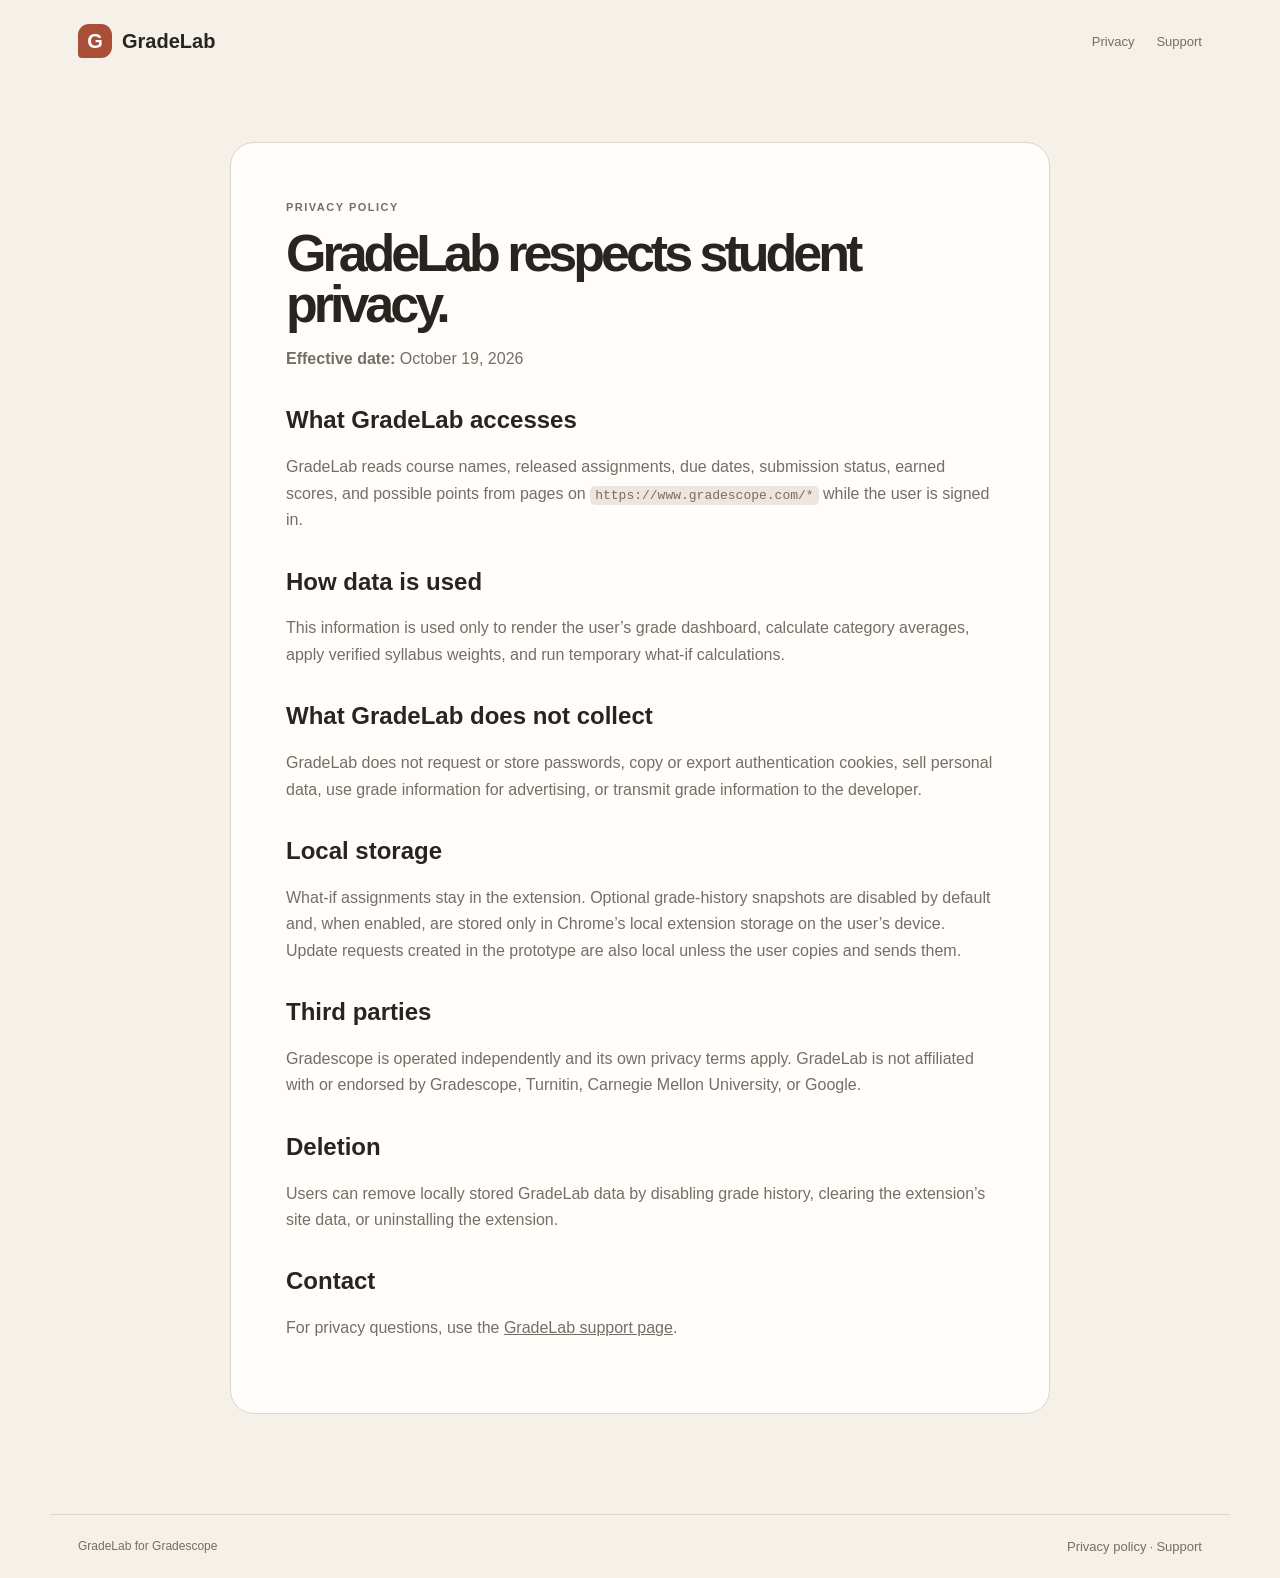
==== privacy.html @ e259536e "Publish GradeLab landing and privacy pages" ====
<!doctype html><html lang="en"><head><meta charset="utf-8"><meta name="viewport" content="width=device-width,initial-scale=1"><title>Privacy Policy · GradeLab</title><meta name="description" content="Privacy policy for GradeLab for Gradescope."><link rel="canonical" href="https://kimiyashar.github.io/gradelab/privacy.html"><link rel="stylesheet" href="styles.css"></head><body><header><a class="brand" href="./"><span>G</span>GradeLab</a><nav><a href="privacy.html">Privacy</a><a href="support.html">Support</a></nav></header><main class="document"><p class="eyebrow">PRIVACY POLICY</p><h1>GradeLab respects student privacy.</h1><p><strong>Effective date:</strong> October 19, 2026</p><h2>What GradeLab accesses</h2><p>GradeLab reads course names, released assignments, due dates, submission status, earned scores, and possible points from pages on <code>https://www.gradescope.com/*</code> while the user is signed in.</p><h2>How data is used</h2><p>This information is used only to render the user’s grade dashboard, calculate category averages, apply verified syllabus weights, and run temporary what-if calculations.</p><h2>What GradeLab does not collect</h2><p>GradeLab does not request or store passwords, copy or export authentication cookies, sell personal data, use grade information for advertising, or transmit grade information to the developer.</p><h2>Local storage</h2><p>What-if assignments stay in the extension. Optional grade-history snapshots are disabled by default and, when enabled, are stored only in Chrome’s local extension storage on the user’s device. Update requests created in the prototype are also local unless the user copies and sends them.</p><h2>Third parties</h2><p>Gradescope is operated independently and its own privacy terms apply. GradeLab is not affiliated with or endorsed by Gradescope, Turnitin, Carnegie Mellon University, or Google.</p><h2>Deletion</h2><p>Users can remove locally stored GradeLab data by disabling grade history, clearing the extension’s site data, or uninstalling the extension.</p><h2>Contact</h2><p>For privacy questions, use the <a href="support.html">GradeLab support page</a>.</p></main><footer><span>GradeLab for Gradescope</span><span><a href="privacy.html">Privacy policy</a> · <a href="support.html">Support</a></span></footer></body></html>
---- styles.css ----
:root{--cream:#f5f0e8;--paper:#fffdf9;--ink:#282521;--muted:#746e66;--line:#ded5c8;--rust:#a94e37;--dark:#2d2a26;font-family:-apple-system,BlinkMacSystemFont,"Segoe UI",sans-serif;color:var(--ink);background:var(--cream)}*{box-sizing:border-box}body{margin:0;min-height:100vh}a{color:inherit}header,footer{max-width:1180px;margin:auto;padding:24px 28px;display:flex;align-items:center;justify-content:space-between}.brand{display:flex;align-items:center;gap:10px;font-size:20px;font-weight:800;text-decoration:none}.brand span{display:grid;place-items:center;width:34px;height:34px;border-radius:11px 11px 11px 4px;background:var(--rust);color:white}nav{display:flex;gap:22px}nav a,footer a{color:var(--muted);font-size:13px;text-decoration:none}.hero{max-width:1040px;margin:75px auto;padding:76px;border:1px solid var(--line);border-radius:30px;background:var(--paper);box-shadow:0 25px 80px #57412617}.eyebrow{margin:0 0 12px;color:var(--rust);font-size:11px;font-weight:850;letter-spacing:1.5px}.hero h1,.document h1{margin:0;font-size:clamp(44px,7vw,80px);line-height:.98;letter-spacing:-4px}.lede{max-width:720px;margin:30px 0;color:var(--muted);font-size:21px;line-height:1.55}.cta{display:inline-block;padding:15px 23px;border-radius:12px;background:var(--rust);color:#fff;font-weight:800;text-decoration:none}.hero small{display:block;margin-top:14px;color:var(--muted)}.features{max-width:1040px;margin:0 auto 75px;display:grid;grid-template-columns:repeat(3,1fr);gap:16px}.features article{padding:28px;border:1px solid var(--line);border-radius:18px;background:var(--paper)}.features b{font-size:18px}.features p,.privacy-callout p,.document p,.document li{color:var(--muted);line-height:1.65}.privacy-callout{max-width:1040px;margin:0 auto 90px;padding:42px;display:grid;grid-template-columns:1fr 1fr;gap:50px;border-radius:22px;background:var(--dark);color:#fff}.privacy-callout h2{margin:0;font-size:31px;line-height:1.1}.privacy-callout p{margin:0;color:#cbc3b9}.document{max-width:820px;margin:60px auto 100px;padding:55px;border:1px solid var(--line);border-radius:24px;background:var(--paper)}.document h1{font-size:52px}.document h2{margin-top:34px}.document code{padding:2px 5px;border-radius:5px;background:#eee6dc}footer{border-top:1px solid var(--line);color:var(--muted);font-size:12px}@media(max-width:760px){.hero{margin:30px 16px;padding:38px 26px}.hero h1,.document h1{letter-spacing:-2px}.features{margin:0 16px 45px;grid-template-columns:1fr}.privacy-callout{margin:0 16px 50px;padding:30px;grid-template-columns:1fr}.document{margin:25px 16px;padding:30px}header,footer{padding:20px 18px}footer{gap:20px;align-items:flex-start}.hero h1{font-size:48px}}
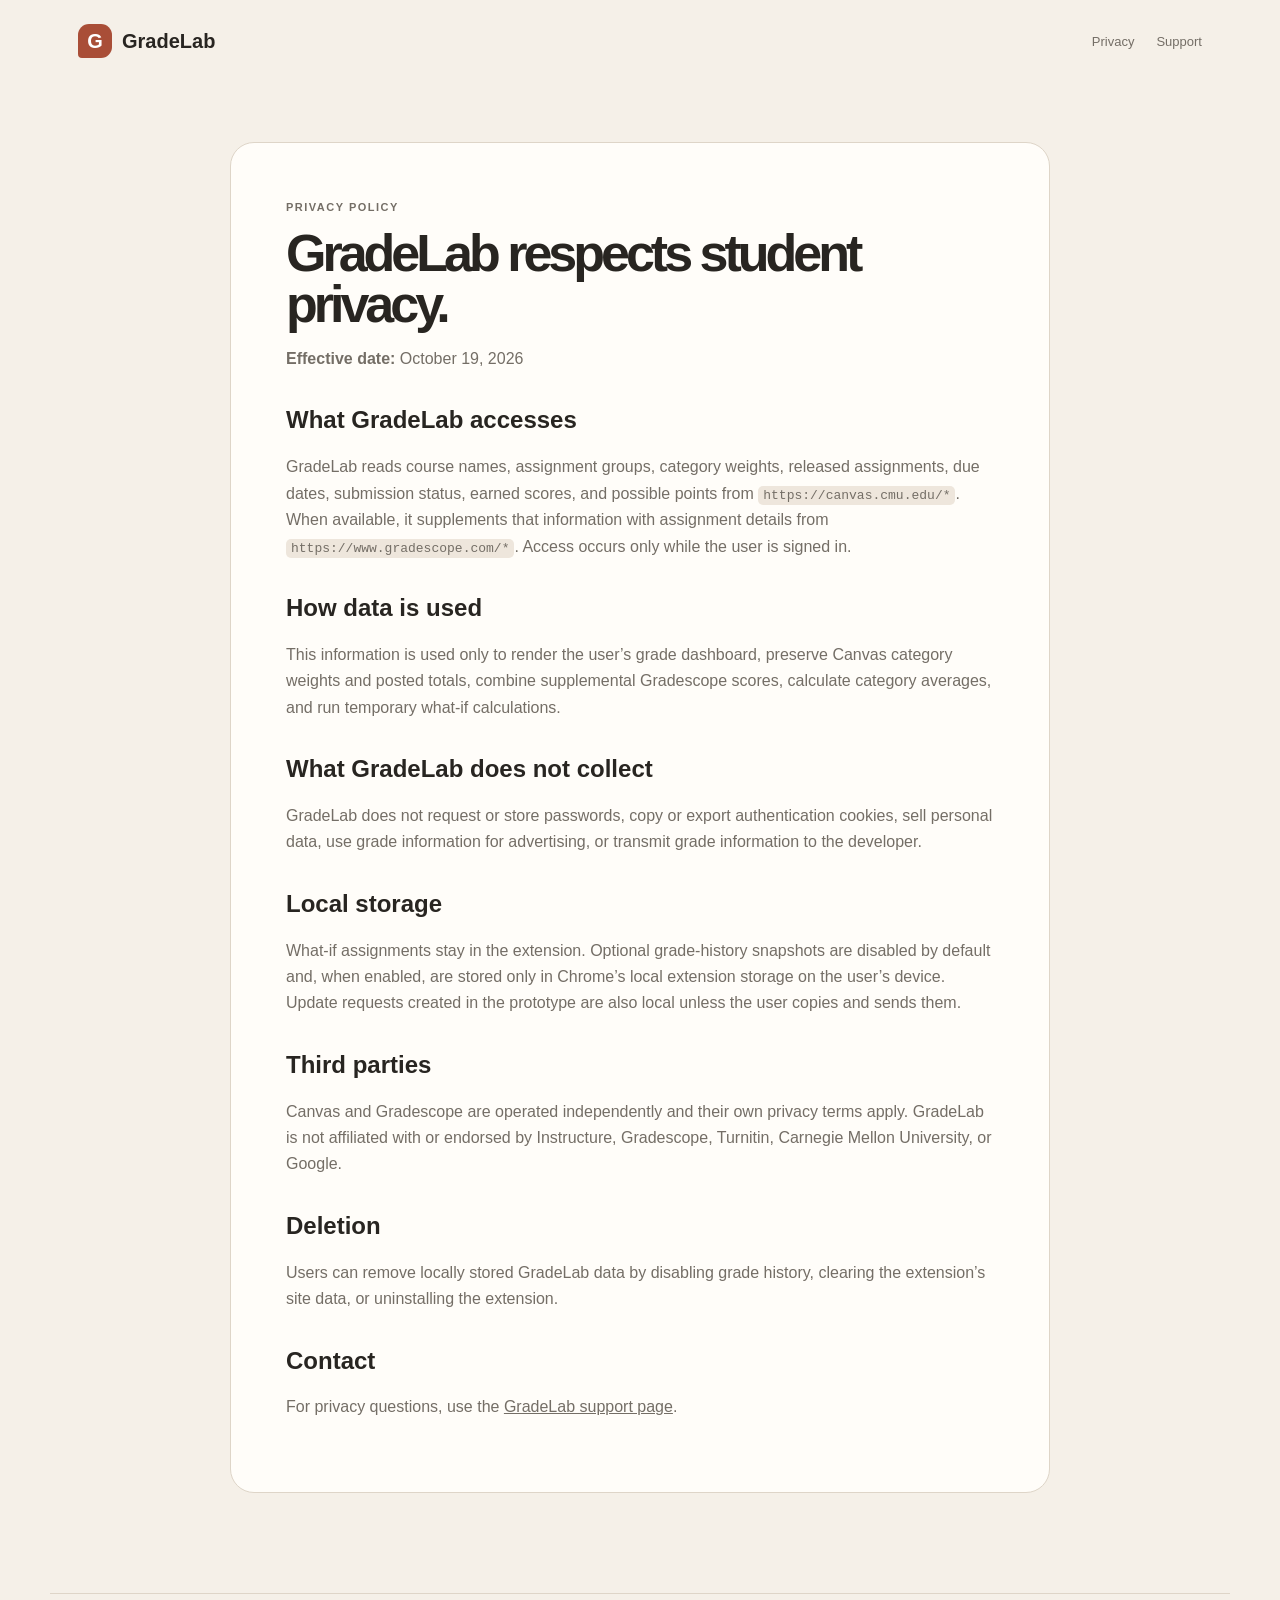
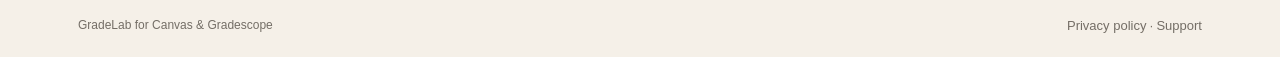
==== commit f5ec6937: "Update GradeLab for Canvas-first data flow" ====
--- a/privacy.html
+++ b/privacy.html
@@ -1 +1 @@
-<!doctype html><html lang="en"><head><meta charset="utf-8"><meta name="viewport" content="width=device-width,initial-scale=1"><title>Privacy Policy · GradeLab</title><meta name="description" content="Privacy policy for GradeLab for Gradescope."><link rel="canonical" href="https://kimiyashar.github.io/gradelab/privacy.html"><link rel="stylesheet" href="styles.css"></head><body><header><a class="brand" href="./"><span>G</span>GradeLab</a><nav><a href="privacy.html">Privacy</a><a href="support.html">Support</a></nav></header><main class="document"><p class="eyebrow">PRIVACY POLICY</p><h1>GradeLab respects student privacy.</h1><p><strong>Effective date:</strong> October 19, 2026</p><h2>What GradeLab accesses</h2><p>GradeLab reads course names, released assignments, due dates, submission status, earned scores, and possible points from pages on <code>https://www.gradescope.com/*</code> while the user is signed in.</p><h2>How data is used</h2><p>This information is used only to render the user’s grade dashboard, calculate category averages, apply verified syllabus weights, and run temporary what-if calculations.</p><h2>What GradeLab does not collect</h2><p>GradeLab does not request or store passwords, copy or export authentication cookies, sell personal data, use grade information for advertising, or transmit grade information to the developer.</p><h2>Local storage</h2><p>What-if assignments stay in the extension. Optional grade-history snapshots are disabled by default and, when enabled, are stored only in Chrome’s local extension storage on the user’s device. Update requests created in the prototype are also local unless the user copies and sends them.</p><h2>Third parties</h2><p>Gradescope is operated independently and its own privacy terms apply. GradeLab is not affiliated with or endorsed by Gradescope, Turnitin, Carnegie Mellon University, or Google.</p><h2>Deletion</h2><p>Users can remove locally stored GradeLab data by disabling grade history, clearing the extension’s site data, or uninstalling the extension.</p><h2>Contact</h2><p>For privacy questions, use the <a href="support.html">GradeLab support page</a>.</p></main><footer><span>GradeLab for Gradescope</span><span><a href="privacy.html">Privacy policy</a> · <a href="support.html">Support</a></span></footer></body></html>
+<!doctype html><html lang="en"><head><meta charset="utf-8"><meta name="viewport" content="width=device-width,initial-scale=1"><title>Privacy Policy · GradeLab</title><meta name="description" content="Privacy policy for GradeLab for Canvas and Gradescope."><link rel="canonical" href="https://kimiyashar.github.io/gradelab/privacy.html"><link rel="stylesheet" href="styles.css"></head><body><header><a class="brand" href="./"><span>G</span>GradeLab</a><nav><a href="privacy.html">Privacy</a><a href="support.html">Support</a></nav></header><main class="document"><p class="eyebrow">PRIVACY POLICY</p><h1>GradeLab respects student privacy.</h1><p><strong>Effective date:</strong> October 19, 2026</p><h2>What GradeLab accesses</h2><p>GradeLab reads course names, assignment groups, category weights, released assignments, due dates, submission status, earned scores, and possible points from <code>https://canvas.cmu.edu/*</code>. When available, it supplements that information with assignment details from <code>https://www.gradescope.com/*</code>. Access occurs only while the user is signed in.</p><h2>How data is used</h2><p>This information is used only to render the user’s grade dashboard, preserve Canvas category weights and posted totals, combine supplemental Gradescope scores, calculate category averages, and run temporary what-if calculations.</p><h2>What GradeLab does not collect</h2><p>GradeLab does not request or store passwords, copy or export authentication cookies, sell personal data, use grade information for advertising, or transmit grade information to the developer.</p><h2>Local storage</h2><p>What-if assignments stay in the extension. Optional grade-history snapshots are disabled by default and, when enabled, are stored only in Chrome’s local extension storage on the user’s device. Update requests created in the prototype are also local unless the user copies and sends them.</p><h2>Third parties</h2><p>Canvas and Gradescope are operated independently and their own privacy terms apply. GradeLab is not affiliated with or endorsed by Instructure, Gradescope, Turnitin, Carnegie Mellon University, or Google.</p><h2>Deletion</h2><p>Users can remove locally stored GradeLab data by disabling grade history, clearing the extension’s site data, or uninstalling the extension.</p><h2>Contact</h2><p>For privacy questions, use the <a href="support.html">GradeLab support page</a>.</p></main><footer><span>GradeLab for Canvas &amp; Gradescope</span><span><a href="privacy.html">Privacy policy</a> · <a href="support.html">Support</a></span></footer></body></html>
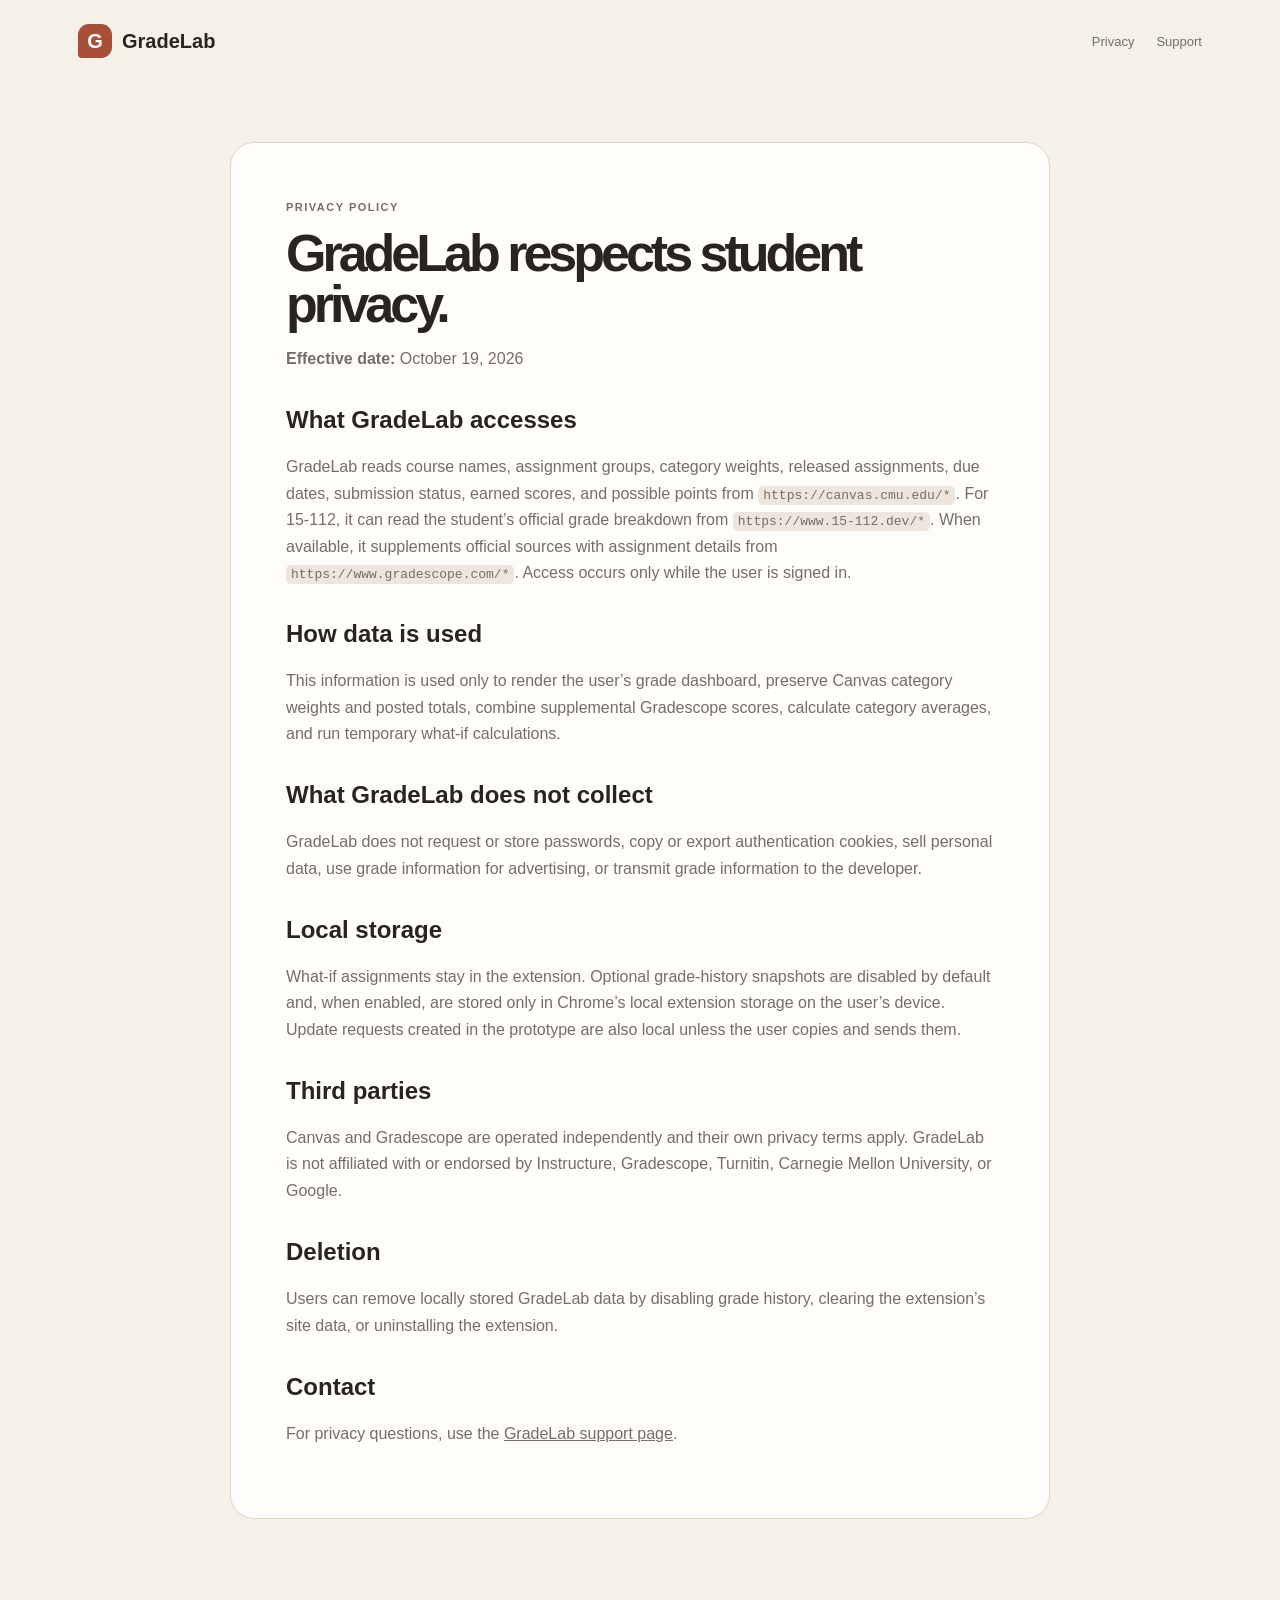
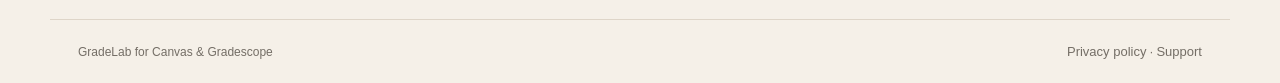
==== commit 702bdd85: "Document official course gradebooks and fix requests" ====
--- a/privacy.html
+++ b/privacy.html
@@ -1 +1 @@
-<!doctype html><html lang="en"><head><meta charset="utf-8"><meta name="viewport" content="width=device-width,initial-scale=1"><title>Privacy Policy · GradeLab</title><meta name="description" content="Privacy policy for GradeLab for Canvas and Gradescope."><link rel="canonical" href="https://kimiyashar.github.io/gradelab/privacy.html"><link rel="stylesheet" href="styles.css"></head><body><header><a class="brand" href="./"><span>G</span>GradeLab</a><nav><a href="privacy.html">Privacy</a><a href="support.html">Support</a></nav></header><main class="document"><p class="eyebrow">PRIVACY POLICY</p><h1>GradeLab respects student privacy.</h1><p><strong>Effective date:</strong> October 19, 2026</p><h2>What GradeLab accesses</h2><p>GradeLab reads course names, assignment groups, category weights, released assignments, due dates, submission status, earned scores, and possible points from <code>https://canvas.cmu.edu/*</code>. When available, it supplements that information with assignment details from <code>https://www.gradescope.com/*</code>. Access occurs only while the user is signed in.</p><h2>How data is used</h2><p>This information is used only to render the user’s grade dashboard, preserve Canvas category weights and posted totals, combine supplemental Gradescope scores, calculate category averages, and run temporary what-if calculations.</p><h2>What GradeLab does not collect</h2><p>GradeLab does not request or store passwords, copy or export authentication cookies, sell personal data, use grade information for advertising, or transmit grade information to the developer.</p><h2>Local storage</h2><p>What-if assignments stay in the extension. Optional grade-history snapshots are disabled by default and, when enabled, are stored only in Chrome’s local extension storage on the user’s device. Update requests created in the prototype are also local unless the user copies and sends them.</p><h2>Third parties</h2><p>Canvas and Gradescope are operated independently and their own privacy terms apply. GradeLab is not affiliated with or endorsed by Instructure, Gradescope, Turnitin, Carnegie Mellon University, or Google.</p><h2>Deletion</h2><p>Users can remove locally stored GradeLab data by disabling grade history, clearing the extension’s site data, or uninstalling the extension.</p><h2>Contact</h2><p>For privacy questions, use the <a href="support.html">GradeLab support page</a>.</p></main><footer><span>GradeLab for Canvas &amp; Gradescope</span><span><a href="privacy.html">Privacy policy</a> · <a href="support.html">Support</a></span></footer></body></html>
+<!doctype html><html lang="en"><head><meta charset="utf-8"><meta name="viewport" content="width=device-width,initial-scale=1"><title>Privacy Policy · GradeLab</title><meta name="description" content="Privacy policy for GradeLab for Canvas and Gradescope."><link rel="canonical" href="https://kimiyashar.github.io/gradelab/privacy.html"><link rel="stylesheet" href="styles.css"></head><body><header><a class="brand" href="./"><span>G</span>GradeLab</a><nav><a href="privacy.html">Privacy</a><a href="support.html">Support</a></nav></header><main class="document"><p class="eyebrow">PRIVACY POLICY</p><h1>GradeLab respects student privacy.</h1><p><strong>Effective date:</strong> October 19, 2026</p><h2>What GradeLab accesses</h2><p>GradeLab reads course names, assignment groups, category weights, released assignments, due dates, submission status, earned scores, and possible points from <code>https://canvas.cmu.edu/*</code>. For 15-112, it can read the student’s official grade breakdown from <code>https://www.15-112.dev/*</code>. When available, it supplements official sources with assignment details from <code>https://www.gradescope.com/*</code>. Access occurs only while the user is signed in.</p><h2>How data is used</h2><p>This information is used only to render the user’s grade dashboard, preserve Canvas category weights and posted totals, combine supplemental Gradescope scores, calculate category averages, and run temporary what-if calculations.</p><h2>What GradeLab does not collect</h2><p>GradeLab does not request or store passwords, copy or export authentication cookies, sell personal data, use grade information for advertising, or transmit grade information to the developer.</p><h2>Local storage</h2><p>What-if assignments stay in the extension. Optional grade-history snapshots are disabled by default and, when enabled, are stored only in Chrome’s local extension storage on the user’s device. Update requests created in the prototype are also local unless the user copies and sends them.</p><h2>Third parties</h2><p>Canvas and Gradescope are operated independently and their own privacy terms apply. GradeLab is not affiliated with or endorsed by Instructure, Gradescope, Turnitin, Carnegie Mellon University, or Google.</p><h2>Deletion</h2><p>Users can remove locally stored GradeLab data by disabling grade history, clearing the extension’s site data, or uninstalling the extension.</p><h2>Contact</h2><p>For privacy questions, use the <a href="support.html">GradeLab support page</a>.</p></main><footer><span>GradeLab for Canvas &amp; Gradescope</span><span><a href="privacy.html">Privacy policy</a> · <a href="support.html">Support</a></span></footer></body></html>
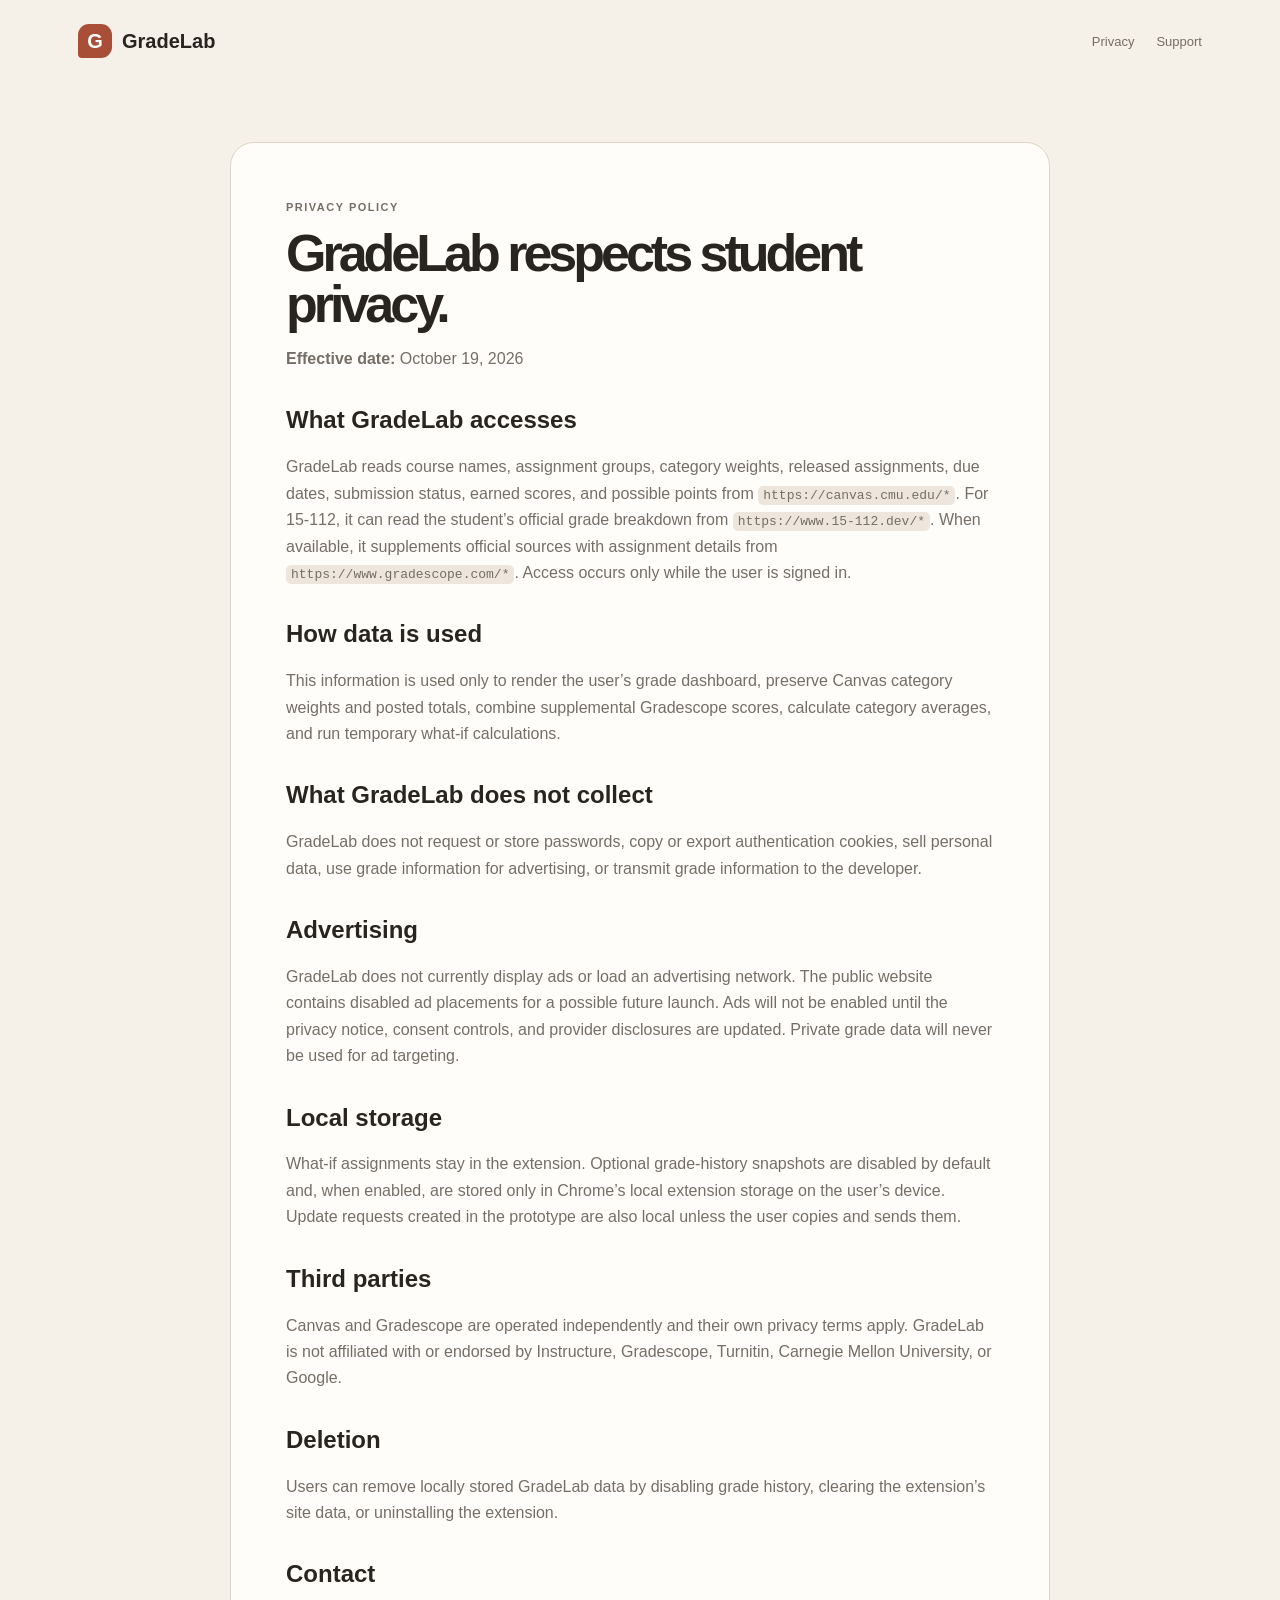
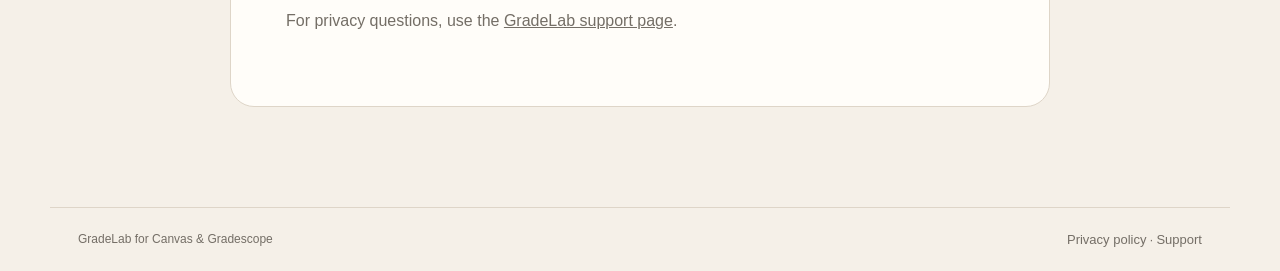
==== commit 34e1733b: "Add disabled ad-ready website slots" ====
--- a/privacy.html
+++ b/privacy.html
@@ -1 +1 @@
-<!doctype html><html lang="en"><head><meta charset="utf-8"><meta name="viewport" content="width=device-width,initial-scale=1"><title>Privacy Policy · GradeLab</title><meta name="description" content="Privacy policy for GradeLab for Canvas and Gradescope."><link rel="canonical" href="https://kimiyashar.github.io/gradelab/privacy.html"><link rel="stylesheet" href="styles.css"></head><body><header><a class="brand" href="./"><span>G</span>GradeLab</a><nav><a href="privacy.html">Privacy</a><a href="support.html">Support</a></nav></header><main class="document"><p class="eyebrow">PRIVACY POLICY</p><h1>GradeLab respects student privacy.</h1><p><strong>Effective date:</strong> October 19, 2026</p><h2>What GradeLab accesses</h2><p>GradeLab reads course names, assignment groups, category weights, released assignments, due dates, submission status, earned scores, and possible points from <code>https://canvas.cmu.edu/*</code>. For 15-112, it can read the student’s official grade breakdown from <code>https://www.15-112.dev/*</code>. When available, it supplements official sources with assignment details from <code>https://www.gradescope.com/*</code>. Access occurs only while the user is signed in.</p><h2>How data is used</h2><p>This information is used only to render the user’s grade dashboard, preserve Canvas category weights and posted totals, combine supplemental Gradescope scores, calculate category averages, and run temporary what-if calculations.</p><h2>What GradeLab does not collect</h2><p>GradeLab does not request or store passwords, copy or export authentication cookies, sell personal data, use grade information for advertising, or transmit grade information to the developer.</p><h2>Local storage</h2><p>What-if assignments stay in the extension. Optional grade-history snapshots are disabled by default and, when enabled, are stored only in Chrome’s local extension storage on the user’s device. Update requests created in the prototype are also local unless the user copies and sends them.</p><h2>Third parties</h2><p>Canvas and Gradescope are operated independently and their own privacy terms apply. GradeLab is not affiliated with or endorsed by Instructure, Gradescope, Turnitin, Carnegie Mellon University, or Google.</p><h2>Deletion</h2><p>Users can remove locally stored GradeLab data by disabling grade history, clearing the extension’s site data, or uninstalling the extension.</p><h2>Contact</h2><p>For privacy questions, use the <a href="support.html">GradeLab support page</a>.</p></main><footer><span>GradeLab for Canvas &amp; Gradescope</span><span><a href="privacy.html">Privacy policy</a> · <a href="support.html">Support</a></span></footer></body></html>
+<!doctype html><html lang="en"><head><meta charset="utf-8"><meta name="viewport" content="width=device-width,initial-scale=1"><title>Privacy Policy · GradeLab</title><meta name="description" content="Privacy policy for GradeLab for Canvas and Gradescope."><link rel="canonical" href="https://kimiyashar.github.io/gradelab/privacy.html"><link rel="stylesheet" href="styles.css"></head><body><header><a class="brand" href="./"><span>G</span>GradeLab</a><nav><a href="privacy.html">Privacy</a><a href="support.html">Support</a></nav></header><main class="document"><p class="eyebrow">PRIVACY POLICY</p><h1>GradeLab respects student privacy.</h1><p><strong>Effective date:</strong> October 19, 2026</p><h2>What GradeLab accesses</h2><p>GradeLab reads course names, assignment groups, category weights, released assignments, due dates, submission status, earned scores, and possible points from <code>https://canvas.cmu.edu/*</code>. For 15-112, it can read the student’s official grade breakdown from <code>https://www.15-112.dev/*</code>. When available, it supplements official sources with assignment details from <code>https://www.gradescope.com/*</code>. Access occurs only while the user is signed in.</p><h2>How data is used</h2><p>This information is used only to render the user’s grade dashboard, preserve Canvas category weights and posted totals, combine supplemental Gradescope scores, calculate category averages, and run temporary what-if calculations.</p><h2>What GradeLab does not collect</h2><p>GradeLab does not request or store passwords, copy or export authentication cookies, sell personal data, use grade information for advertising, or transmit grade information to the developer.</p><h2>Advertising</h2><p>GradeLab does not currently display ads or load an advertising network. The public website contains disabled ad placements for a possible future launch. Ads will not be enabled until the privacy notice, consent controls, and provider disclosures are updated. Private grade data will never be used for ad targeting.</p><h2>Local storage</h2><p>What-if assignments stay in the extension. Optional grade-history snapshots are disabled by default and, when enabled, are stored only in Chrome’s local extension storage on the user’s device. Update requests created in the prototype are also local unless the user copies and sends them.</p><h2>Third parties</h2><p>Canvas and Gradescope are operated independently and their own privacy terms apply. GradeLab is not affiliated with or endorsed by Instructure, Gradescope, Turnitin, Carnegie Mellon University, or Google.</p><h2>Deletion</h2><p>Users can remove locally stored GradeLab data by disabling grade history, clearing the extension’s site data, or uninstalling the extension.</p><h2>Contact</h2><p>For privacy questions, use the <a href="support.html">GradeLab support page</a>.</p></main><footer><span>GradeLab for Canvas &amp; Gradescope</span><span><a href="privacy.html">Privacy policy</a> · <a href="support.html">Support</a></span></footer></body></html>
--- a/styles.css
+++ b/styles.css
@@ -1 +1 @@
-:root{--cream:#f5f0e8;--paper:#fffdf9;--ink:#282521;--muted:#746e66;--line:#ded5c8;--rust:#a94e37;--dark:#2d2a26;font-family:-apple-system,BlinkMacSystemFont,"Segoe UI",sans-serif;color:var(--ink);background:var(--cream)}*{box-sizing:border-box}body{margin:0;min-height:100vh}a{color:inherit}header,footer{max-width:1180px;margin:auto;padding:24px 28px;display:flex;align-items:center;justify-content:space-between}.brand{display:flex;align-items:center;gap:10px;font-size:20px;font-weight:800;text-decoration:none}.brand span{display:grid;place-items:center;width:34px;height:34px;border-radius:11px 11px 11px 4px;background:var(--rust);color:white}nav{display:flex;gap:22px}nav a,footer a{color:var(--muted);font-size:13px;text-decoration:none}.hero{max-width:1040px;margin:75px auto;padding:76px;border:1px solid var(--line);border-radius:30px;background:var(--paper);box-shadow:0 25px 80px #57412617}.eyebrow{margin:0 0 12px;color:var(--rust);font-size:11px;font-weight:850;letter-spacing:1.5px}.hero h1,.document h1{margin:0;font-size:clamp(44px,7vw,80px);line-height:.98;letter-spacing:-4px}.lede{max-width:720px;margin:30px 0;color:var(--muted);font-size:21px;line-height:1.55}.cta{display:inline-block;padding:15px 23px;border-radius:12px;background:var(--rust);color:#fff;font-weight:800;text-decoration:none}.hero small{display:block;margin-top:14px;color:var(--muted)}.features{max-width:1040px;margin:0 auto 75px;display:grid;grid-template-columns:repeat(3,1fr);gap:16px}.features article{padding:28px;border:1px solid var(--line);border-radius:18px;background:var(--paper)}.features b{font-size:18px}.features p,.privacy-callout p,.document p,.document li{color:var(--muted);line-height:1.65}.privacy-callout{max-width:1040px;margin:0 auto 90px;padding:42px;display:grid;grid-template-columns:1fr 1fr;gap:50px;border-radius:22px;background:var(--dark);color:#fff}.privacy-callout h2{margin:0;font-size:31px;line-height:1.1}.privacy-callout p{margin:0;color:#cbc3b9}.document{max-width:820px;margin:60px auto 100px;padding:55px;border:1px solid var(--line);border-radius:24px;background:var(--paper)}.document h1{font-size:52px}.document h2{margin-top:34px}.document code{padding:2px 5px;border-radius:5px;background:#eee6dc}footer{border-top:1px solid var(--line);color:var(--muted);font-size:12px}@media(max-width:760px){.hero{margin:30px 16px;padding:38px 26px}.hero h1,.document h1{letter-spacing:-2px}.features{margin:0 16px 45px;grid-template-columns:1fr}.privacy-callout{margin:0 16px 50px;padding:30px;grid-template-columns:1fr}.document{margin:25px 16px;padding:30px}header,footer{padding:20px 18px}footer{gap:20px;align-items:flex-start}.hero h1{font-size:48px}}+:root{--cream:#f5f0e8;--paper:#fffdf9;--ink:#282521;--muted:#746e66;--line:#ded5c8;--rust:#a94e37;--dark:#2d2a26;font-family:-apple-system,BlinkMacSystemFont,"Segoe UI",sans-serif;color:var(--ink);background:var(--cream)}.ad-slot[hidden]{display:none!important}.ad-slot{max-width:1040px;min-height:110px;margin:0 auto 36px;padding:18px;border:1px solid var(--line);border-radius:18px;background:var(--paper)}.ad-slot>span{display:block;margin-bottom:8px;color:var(--muted);font-size:10px;text-align:center;text-transform:uppercase;letter-spacing:1.2px}*{box-sizing:border-box}body{margin:0;min-height:100vh}a{color:inherit}header,footer{max-width:1180px;margin:auto;padding:24px 28px;display:flex;align-items:center;justify-content:space-between}.brand{display:flex;align-items:center;gap:10px;font-size:20px;font-weight:800;text-decoration:none}.brand span{display:grid;place-items:center;width:34px;height:34px;border-radius:11px 11px 11px 4px;background:var(--rust);color:white}nav{display:flex;gap:22px}nav a,footer a{color:var(--muted);font-size:13px;text-decoration:none}.hero{max-width:1040px;margin:75px auto;padding:76px;border:1px solid var(--line);border-radius:30px;background:var(--paper);box-shadow:0 25px 80px #57412617}.eyebrow{margin:0 0 12px;color:var(--rust);font-size:11px;font-weight:850;letter-spacing:1.5px}.hero h1,.document h1{margin:0;font-size:clamp(44px,7vw,80px);line-height:.98;letter-spacing:-4px}.lede{max-width:720px;margin:30px 0;color:var(--muted);font-size:21px;line-height:1.55}.cta{display:inline-block;padding:15px 23px;border-radius:12px;background:var(--rust);color:#fff;font-weight:800;text-decoration:none}.hero small{display:block;margin-top:14px;color:var(--muted)}.features{max-width:1040px;margin:0 auto 75px;display:grid;grid-template-columns:repeat(3,1fr);gap:16px}.features article{padding:28px;border:1px solid var(--line);border-radius:18px;background:var(--paper)}.features b{font-size:18px}.features p,.privacy-callout p,.document p,.document li{color:var(--muted);line-height:1.65}.privacy-callout{max-width:1040px;margin:0 auto 90px;padding:42px;display:grid;grid-template-columns:1fr 1fr;gap:50px;border-radius:22px;background:var(--dark);color:#fff}.privacy-callout h2{margin:0;font-size:31px;line-height:1.1}.privacy-callout p{margin:0;color:#cbc3b9}.document{max-width:820px;margin:60px auto 100px;padding:55px;border:1px solid var(--line);border-radius:24px;background:var(--paper)}.document h1{font-size:52px}.document h2{margin-top:34px}.document code{padding:2px 5px;border-radius:5px;background:#eee6dc}footer{border-top:1px solid var(--line);color:var(--muted);font-size:12px}@media(max-width:760px){.hero{margin:30px 16px;padding:38px 26px}.hero h1,.document h1{letter-spacing:-2px}.features{margin:0 16px 45px;grid-template-columns:1fr}.privacy-callout{margin:0 16px 50px;padding:30px;grid-template-columns:1fr}.document{margin:25px 16px;padding:30px}header,footer{padding:20px 18px}footer{gap:20px;align-items:flex-start}.hero h1{font-size:48px}}
